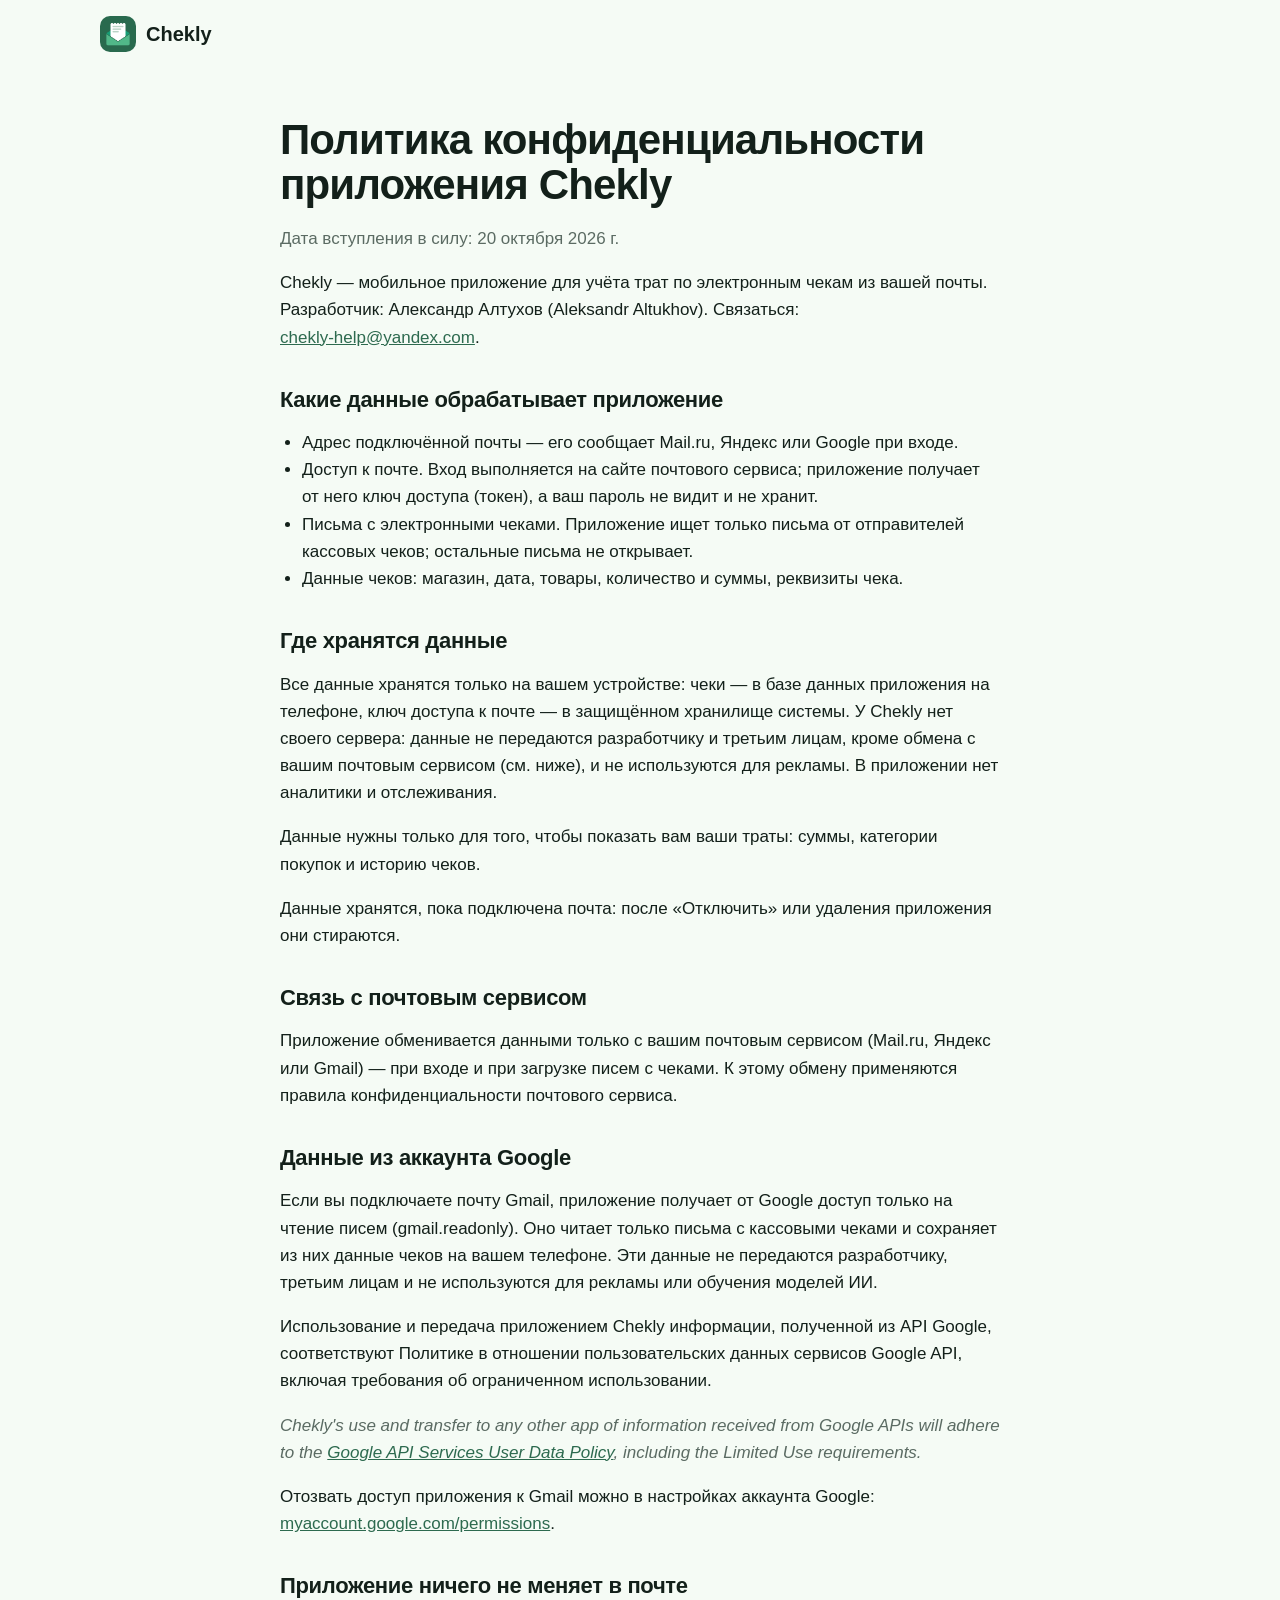
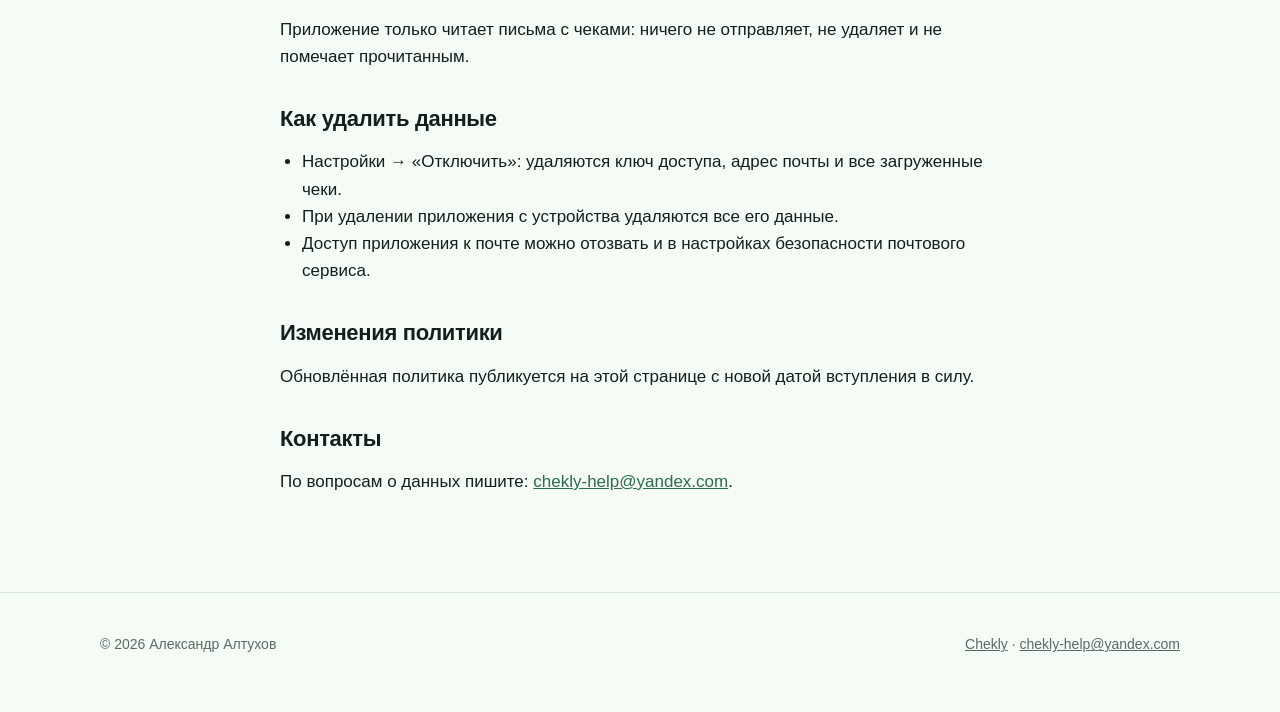
==== privacy/index.html @ a45dc5dd "Сайт Chekly: главная и политика конфиденциальности Статический сайт для chekly.space (GitHub Pages):" ====
<!doctype html>
<html lang="ru">
<head>
  <meta charset="utf-8">
  <meta name="viewport" content="width=device-width, initial-scale=1">
  <title>Политика конфиденциальности Chekly</title>
  <link rel="icon" href="/icon.png">
  <link rel="stylesheet" href="/style.css?v=6">
  <script>document.documentElement.classList.add("js")</script>
  <script src="/site.js?v=6" defer></script>
</head>
<body>
<header class="top">
  <div class="wrap">
    <a class="brand" href="/"><img src="/icon.png" alt=""> Chekly</a>
  </div>
</header>
<main class="doc">
  <h1>Политика конфиденциальности приложения Chekly</h1>
  <p class="date">Дата вступления в силу: 20 октября 2026 г.</p>

  <p>Chekly — мобильное приложение для учёта трат по электронным чекам из вашей почты. Разработчик: Александр Алтухов (Aleksandr Altukhov). Связаться: <a href="mailto:chekly-help@yandex.com">chekly-help@yandex.com</a>.</p>

  <h2>Какие данные обрабатывает приложение</h2>
  <ul>
    <li>Адрес подключённой почты — его сообщает Mail.ru, Яндекс или Google при входе.</li>
    <li>Доступ к почте. Вход выполняется на сайте почтового сервиса; приложение получает от него ключ доступа (токен), а ваш пароль не видит и не хранит.</li>
    <li>Письма с электронными чеками. Приложение ищет только письма от отправителей кассовых чеков; остальные письма не открывает.</li>
    <li>Данные чеков: магазин, дата, товары, количество и суммы, реквизиты чека.</li>
  </ul>

  <h2>Где хранятся данные</h2>
  <p>Все данные хранятся только на вашем устройстве: чеки — в базе данных приложения на телефоне, ключ доступа к почте — в защищённом хранилище системы. У Chekly нет своего сервера: данные не передаются разработчику и третьим лицам, кроме обмена с вашим почтовым сервисом (см. ниже), и не используются для рекламы. В приложении нет аналитики и отслеживания.</p>
  <p>Данные нужны только для того, чтобы показать вам ваши траты: суммы, категории покупок и историю чеков.</p>
  <p>Данные хранятся, пока подключена почта: после «Отключить» или удаления приложения они стираются.</p>

  <h2>Связь с почтовым сервисом</h2>
  <p>Приложение обменивается данными только с вашим почтовым сервисом (Mail.ru, Яндекс или Gmail) — при входе и при загрузке писем с чеками. К этому обмену применяются правила конфиденциальности почтового сервиса.</p>

  <h2>Данные из аккаунта Google</h2>
  <p>Если вы подключаете почту Gmail, приложение получает от Google доступ только на чтение писем (gmail.readonly). Оно читает только письма с кассовыми чеками и сохраняет из них данные чеков на вашем телефоне. Эти данные не передаются разработчику, третьим лицам и не используются для рекламы или обучения моделей ИИ.</p>
  <p>Использование и передача приложением Chekly информации, полученной из API Google, соответствуют Политике в отношении пользовательских данных сервисов Google API, включая требования об ограниченном использовании.</p>
  <p class="en">Chekly's use and transfer to any other app of information received from Google APIs will adhere to the <a href="https://developers.google.com/terms/api-services-user-data-policy">Google API Services User Data Policy</a>, including the Limited Use requirements.</p>
  <p>Отозвать доступ приложения к Gmail можно в настройках аккаунта Google: <a href="https://myaccount.google.com/permissions">myaccount.google.com/permissions</a>.</p>

  <h2>Приложение ничего не меняет в почте</h2>
  <p>Приложение только читает письма с чеками: ничего не отправляет, не удаляет и не помечает прочитанным.</p>

  <h2>Как удалить данные</h2>
  <ul>
    <li>Настройки → «Отключить»: удаляются ключ доступа, адрес почты и все загруженные чеки.</li>
    <li>При удалении приложения с устройства удаляются все его данные.</li>
    <li>Доступ приложения к почте можно отозвать и в настройках безопасности почтового сервиса.</li>
  </ul>

  <h2>Изменения политики</h2>
  <p>Обновлённая политика публикуется на этой странице с новой датой вступления в силу.</p>

  <h2>Контакты</h2>
  <p>По вопросам о данных пишите: <a href="mailto:chekly-help@yandex.com">chekly-help@yandex.com</a>.</p>

</main>
<footer>
  <div class="wrap">
    <span>© 2026 Александр Алтухов</span>
    <span><a href="/">Chekly</a> · <a href="mailto:chekly-help@yandex.com">chekly-help@yandex.com</a></span>
  </div>
</footer>
</body>
</html>
---- style.css ----
/* Chekly — сайт. Палитра приложения: основной #2D6A4F, акцент #1D9E75, фон #F5FBF5. */
:root {
  --primary: #2D6A4F;
  --primary-2: #1D9E75;
  --mint: #52B788;
  --mint-soft: #D8F3DC;
  --bg: #F5FBF5;
  --surface: #FFFFFF;
  --text: #13201A;
  --muted: #5B6B63;
  --line: rgba(45, 106, 79, .14);
  --shadow: 0 24px 60px -24px rgba(19, 60, 42, .35);
  --radius: 20px;
}
@media (prefers-color-scheme: dark) {
  :root {
    --primary: #52B788;
    --primary-2: #74C69D;
    --mint-soft: #1C3328;
    --bg: #0E1612;
    --surface: #16211B;
    --text: #E9F2EC;
    --muted: #A3B5AA;
    --line: rgba(116, 198, 157, .16);
    --shadow: 0 24px 60px -24px rgba(0, 0, 0, .7);
  }
}

* { box-sizing: border-box; }
html { scroll-behavior: smooth; }
body {
  margin: 0;
  background: var(--bg);
  color: var(--text);
  font: 17px/1.6 "Inter", -apple-system, BlinkMacSystemFont, "Segoe UI", Roboto, Arial, sans-serif;
  -webkit-font-smoothing: antialiased;
}
a { color: var(--primary); }
/* Адрес почты не разрываем по дефису (chekly-help) */
a[href^="mailto:"] { white-space: nowrap; }
.wrap { max-width: 1120px; margin: 0 auto; padding: 0 20px; }

/* Шапка: прозрачная, при прокрутке — фон и тень (JS добавляет .scrolled) */
.top {
  position: sticky; top: 0; z-index: 10;
  transition: background .25s, box-shadow .25s;
}
.top.scrolled {
  background: color-mix(in srgb, var(--bg) 82%, transparent);
  backdrop-filter: saturate(160%) blur(14px);
  -webkit-backdrop-filter: saturate(160%) blur(14px);
  box-shadow: 0 1px 0 var(--line);
}
.top .wrap { display: flex; align-items: center; justify-content: space-between; height: 68px; }
.brand { display: flex; align-items: center; gap: 10px; font-weight: 800; font-size: 20px; color: var(--text); text-decoration: none; }
.brand img { width: 36px; height: 36px; border-radius: 10px; }
.nav { display: flex; gap: 24px; font-size: 15px; }
.nav a { color: var(--muted); text-decoration: none; }
.nav a:hover { color: var(--text); }
@media (max-width: 720px) { .nav { display: none; } }

/* Первый экран */
.hero { position: relative; overflow: hidden; padding: 48px 0 40px; }
.hero::before {
  content: ""; position: absolute; inset: -20% -10% auto -10%; height: 120%; z-index: -1;
  background:
    radial-gradient(40% 50% at 78% 40%, color-mix(in srgb, var(--mint) 38%, transparent), transparent 70%),
    radial-gradient(35% 45% at 15% 10%, color-mix(in srgb, var(--primary-2) 22%, transparent), transparent 70%);
}
.hero .wrap { display: grid; grid-template-columns: 1.1fr .9fr; gap: 48px; align-items: center; }
.eyebrow {
  display: inline-flex; align-items: center; gap: 8px;
  padding: 6px 12px; border-radius: 999px; font-size: 14px; font-weight: 600;
  background: var(--mint-soft); color: var(--primary);
}
h1 { font-size: clamp(36px, 5.4vw, 60px); line-height: 1.06; letter-spacing: -.02em; margin: 18px 0 18px; }
h1 .accent { background: linear-gradient(90deg, var(--primary), var(--primary-2)); -webkit-background-clip: text; background-clip: text; color: transparent; }
.lead { font-size: clamp(18px, 2vw, 21px); color: var(--muted); max-width: 36ch; margin: 0 0 32px; }
.cta { display: flex; flex-wrap: wrap; gap: 12px; }
.btn {
  display: inline-flex; align-items: center; gap: 10px;
  padding: 14px 22px; border-radius: 12px; font-weight: 700; text-decoration: none;
  background: var(--primary); color: #fff;
  box-shadow: 0 10px 24px -10px color-mix(in srgb, var(--primary) 70%, transparent);
  transition: transform .15s, box-shadow .15s;
}
.btn:hover { transform: translateY(-2px); }
.btn.ghost { background: transparent; color: var(--muted); box-shadow: none; border: 1px solid var(--line); cursor: default; }
.btn.ghost:hover { transform: none; }
.btn svg { width: 20px; height: 20px; }
.soon { margin: 14px 0 0; font-size: 15px; color: var(--muted); }

/* Веер из трёх скриншотов: Главная спереди, Аналитика и Чеки позади */
.stack-col { display: flex; justify-content: center; }
.stack { position: relative; width: min(470px, 92vw); aspect-ratio: 470 / 545; }
.s {
  position: absolute; top: 4%; left: 50%; width: 46%;
  border-radius: 22px; border: 1px solid var(--line);
  box-shadow: var(--shadow); background: #F5FBF5;
  transition: transform .5s cubic-bezier(.2,.8,.2,1);
}
.s-main  { z-index: 2; translate: -50% 0; width: 52%; top: 0; }
.s-left  { z-index: 1; translate: -102% 6%; rotate: -8deg; opacity: .96; }
.s-right { z-index: 1; translate: 2% 6%;   rotate: 8deg;  opacity: .96; }
.stack:hover .s-left  { transform: translateX(-10px) rotate(-2deg); }
.stack:hover .s-right { transform: translateX(10px) rotate(2deg); }
.stack:hover .s-main  { transform: translateY(-6px); }
@media (max-width: 900px) {
  .hero .wrap { grid-template-columns: 1fr; text-align: center; }
  .lead { margin-left: auto; margin-right: auto; }
  .cta,   .soon { text-align: center; }
}

/* Секции */
section { padding: 64px 0; }
@media (max-width: 720px) { section { padding: 44px 0; } .hero { padding: 28px 0 16px; } h2 { margin-bottom: 28px; } }
.kicker { font-size: 14px; font-weight: 700; letter-spacing: .08em; text-transform: uppercase; color: var(--primary-2); margin: 0 0 10px; }
h2 { font-size: clamp(28px, 3.6vw, 40px); line-height: 1.15; letter-spacing: -.015em; margin: 0 0 40px; max-width: 22ch; }

.grid { display: grid; grid-template-columns: repeat(4, 1fr); gap: 18px; }
@media (max-width: 960px) { .grid { grid-template-columns: repeat(2, 1fr); } }
@media (max-width: 560px) { .grid { grid-template-columns: 1fr; } }
.card {
  background: var(--surface); border: 1px solid var(--line); border-radius: var(--radius);
  padding: 24px; transition: transform .2s, box-shadow .2s;
}
.card:hover { transform: translateY(-4px); box-shadow: var(--shadow); }
.card .ic, .trust .ic {
  width: 48px; height: 48px; border-radius: 14px; display: grid; place-items: center;
  background: var(--mint-soft); color: var(--primary); margin-bottom: 16px;
}
.card .ic svg, .trust .ic svg { width: 24px; height: 24px; }
.card p { margin: 0; font-weight: 600; line-height: 1.45; }

/* Акцентная полоса */
.band { padding: 0; }
.band .inner {
  border-radius: 28px; padding: 48px clamp(24px, 5vw, 64px);
  background: linear-gradient(120deg, #2D6A4F, #1D9E75);
  color: #fff; display: grid; grid-template-columns: 1fr auto; gap: 24px; align-items: center;
  box-shadow: var(--shadow);
}
.band p { margin: 0; font-size: clamp(20px, 2.4vw, 26px); font-weight: 700; line-height: 1.35; }
.band .big { font-size: 64px; line-height: 1; opacity: .9; }
@media (max-width: 720px) { .band .inner { grid-template-columns: 1fr; } .band .big { display: none; } }

/* Приватность */
.trust-list { display: grid; grid-template-columns: repeat(3, 1fr); gap: 18px; }
@media (max-width: 860px) { .trust-list { grid-template-columns: 1fr; } }
.trust { background: var(--surface); border: 1px solid var(--line); border-radius: var(--radius); padding: 24px; }
.trust p { margin: 0; font-weight: 600; }
.note { color: var(--muted); margin: 28px 0 0; }

/* Шаги */
.steps { counter-reset: s; display: grid; grid-template-columns: repeat(4, 1fr); gap: 18px; }
@media (max-width: 960px) { .steps { grid-template-columns: repeat(2, 1fr); } }
@media (max-width: 560px) { .steps { grid-template-columns: 1fr; } }
.step { position: relative; background: var(--surface); border: 1px solid var(--line); border-radius: var(--radius); padding: 28px 24px 24px; }
.step::before {
  counter-increment: s; content: counter(s);
  display: grid; place-items: center; width: 36px; height: 36px; border-radius: 999px;
  background: var(--primary-2); color: #fff; font-weight: 800; margin-bottom: 14px;
}
.step p { margin: 0; font-weight: 600; }

/* Финал */
.final { text-align: center; }
.final h2 { margin-left: auto; margin-right: auto; }
.final .cta { justify-content: center; }

footer { padding: 40px 0 56px; color: var(--muted); font-size: 14px; border-top: 1px solid var(--line); }
footer .wrap { display: flex; flex-wrap: wrap; gap: 12px 24px; justify-content: space-between; }
footer a { color: var(--muted); }

/* Появление при прокрутке (JS добавляет .in) */
/* Прячем только при работающем JS (класс .js ставится в <head>) — без JS всё видно сразу */
.js .reveal { opacity: 0; transform: translateY(24px); transition: opacity .7s ease, transform .7s ease; }
.js .reveal.in { opacity: 1; transform: none; }
@media (prefers-reduced-motion: reduce) {
  .js .reveal { opacity: 1; transform: none; transition: none; }
  .s { transition: none; }
  html { scroll-behavior: auto; }
}

/* Политика конфиденциальности */
.doc { max-width: 760px; padding: 32px 20px 80px; margin: 0 auto; }
.doc h1 { font-size: clamp(30px, 4vw, 42px); }
.doc h2 { font-size: 22px; margin: 36px 0 10px; max-width: none; }
.doc .date { color: var(--muted); margin-top: 0; }
.doc .en { color: var(--muted); font-style: italic; }
.doc ul { padding-left: 22px; }
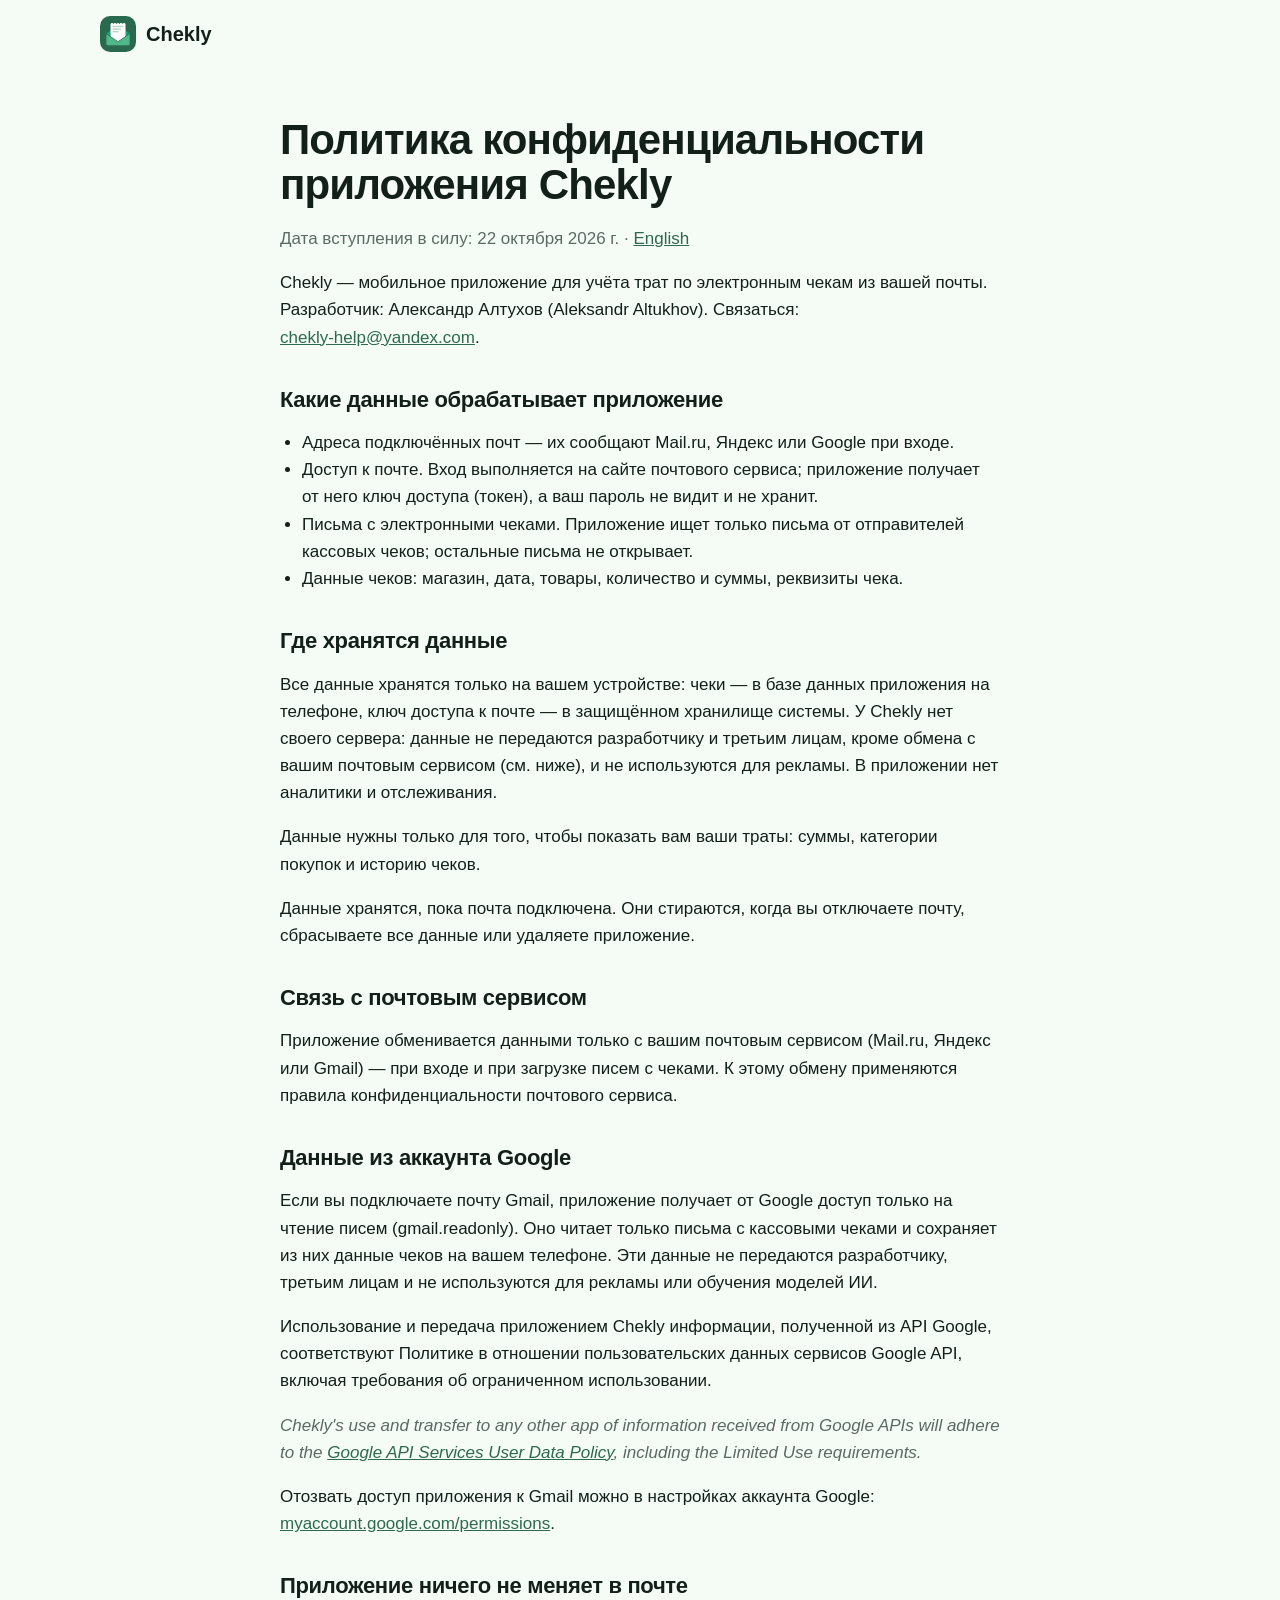
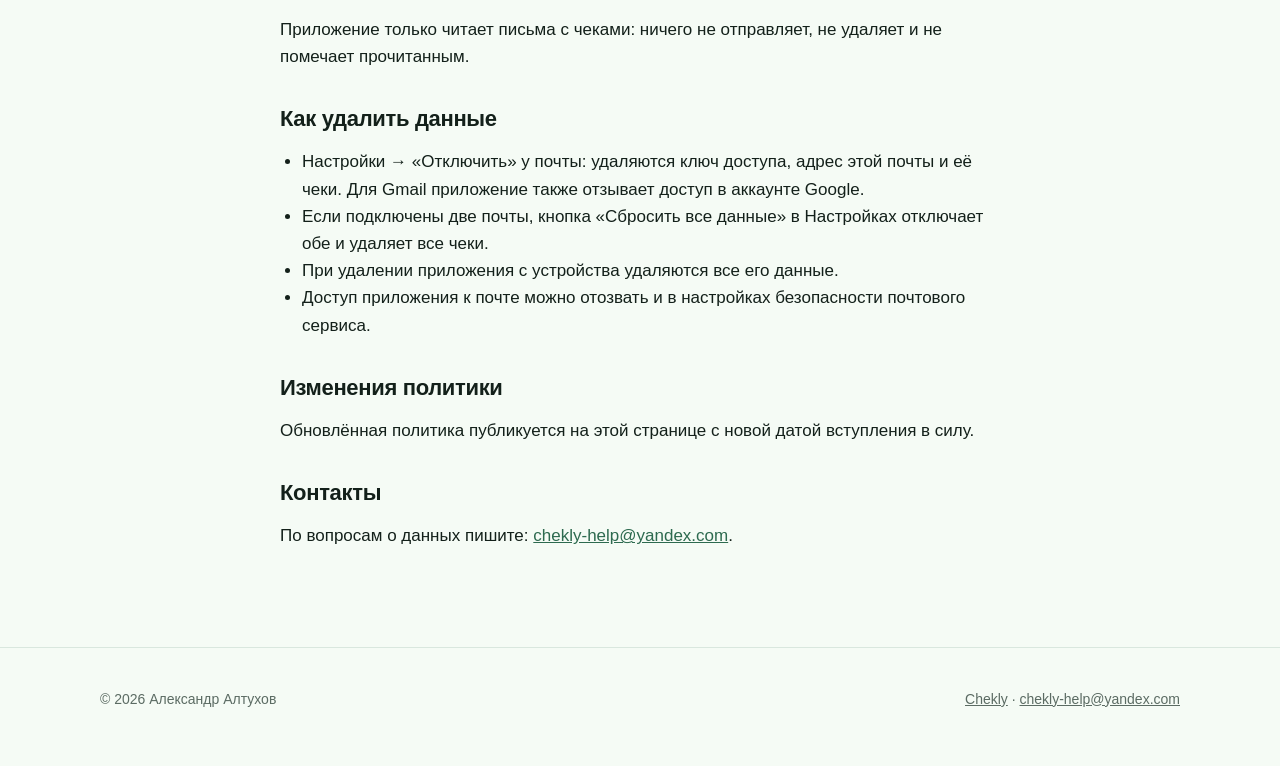
==== commit ff16b4cf: "Политика: несколько почт, «Сбросить все данные», английская версия (ALE-53) - Удаление данных: «Откл" ====
--- a/privacy/index.html
+++ b/privacy/index.html
@@ -5,6 +5,7 @@
   <meta name="viewport" content="width=device-width, initial-scale=1">
   <title>Политика конфиденциальности Chekly</title>
   <link rel="icon" href="/icon.png">
+  <link rel="alternate" hreflang="en" href="https://chekly.space/privacy/en/">
   <link rel="stylesheet" href="/style.css?v=6">
   <script>document.documentElement.classList.add("js")</script>
   <script src="/site.js?v=6" defer></script>
@@ -17,13 +18,13 @@
 </header>
 <main class="doc">
   <h1>Политика конфиденциальности приложения Chekly</h1>
-  <p class="date">Дата вступления в силу: 20 октября 2026 г.</p>
+  <p class="date">Дата вступления в силу: 22 октября 2026 г. · <a href="/privacy/en/" lang="en">English</a></p>
 
   <p>Chekly — мобильное приложение для учёта трат по электронным чекам из вашей почты. Разработчик: Александр Алтухов (Aleksandr Altukhov). Связаться: <a href="mailto:chekly-help@yandex.com">chekly-help@yandex.com</a>.</p>
 
   <h2>Какие данные обрабатывает приложение</h2>
   <ul>
-    <li>Адрес подключённой почты — его сообщает Mail.ru, Яндекс или Google при входе.</li>
+    <li>Адреса подключённых почт — их сообщают Mail.ru, Яндекс или Google при входе.</li>
     <li>Доступ к почте. Вход выполняется на сайте почтового сервиса; приложение получает от него ключ доступа (токен), а ваш пароль не видит и не хранит.</li>
     <li>Письма с электронными чеками. Приложение ищет только письма от отправителей кассовых чеков; остальные письма не открывает.</li>
     <li>Данные чеков: магазин, дата, товары, количество и суммы, реквизиты чека.</li>
@@ -32,7 +33,7 @@
   <h2>Где хранятся данные</h2>
   <p>Все данные хранятся только на вашем устройстве: чеки — в базе данных приложения на телефоне, ключ доступа к почте — в защищённом хранилище системы. У Chekly нет своего сервера: данные не передаются разработчику и третьим лицам, кроме обмена с вашим почтовым сервисом (см. ниже), и не используются для рекламы. В приложении нет аналитики и отслеживания.</p>
   <p>Данные нужны только для того, чтобы показать вам ваши траты: суммы, категории покупок и историю чеков.</p>
-  <p>Данные хранятся, пока подключена почта: после «Отключить» или удаления приложения они стираются.</p>
+  <p>Данные хранятся, пока почта подключена. Они стираются, когда вы отключаете почту, сбрасываете все данные или удаляете приложение.</p>
 
   <h2>Связь с почтовым сервисом</h2>
   <p>Приложение обменивается данными только с вашим почтовым сервисом (Mail.ru, Яндекс или Gmail) — при входе и при загрузке писем с чеками. К этому обмену применяются правила конфиденциальности почтового сервиса.</p>
@@ -48,7 +49,8 @@
 
   <h2>Как удалить данные</h2>
   <ul>
-    <li>Настройки → «Отключить»: удаляются ключ доступа, адрес почты и все загруженные чеки.</li>
+    <li>Настройки → «Отключить» у почты: удаляются ключ доступа, адрес этой почты и её чеки. Для Gmail приложение также отзывает доступ в аккаунте Google.</li>
+    <li>Если подключены две почты, кнопка «Сбросить все данные» в Настройках отключает обе и удаляет все чеки.</li>
     <li>При удалении приложения с устройства удаляются все его данные.</li>
     <li>Доступ приложения к почте можно отозвать и в настройках безопасности почтового сервиса.</li>
   </ul>
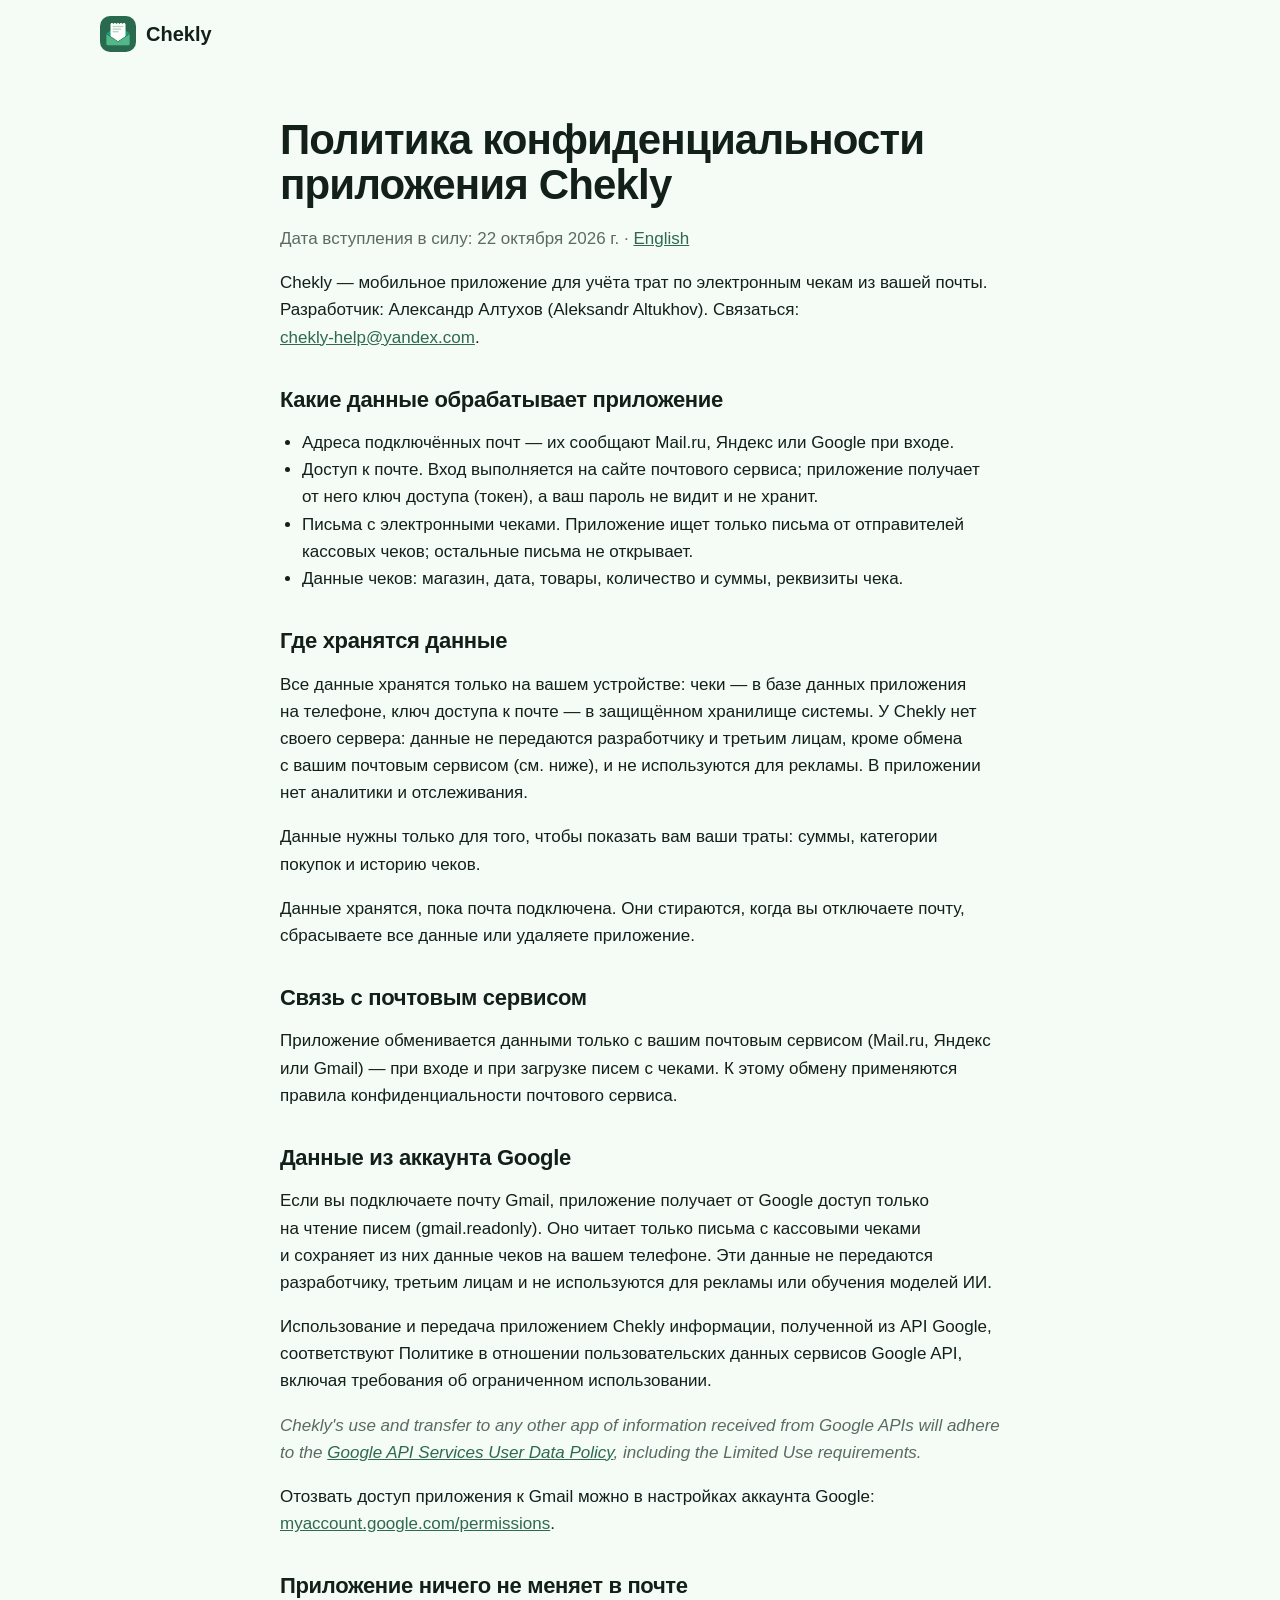
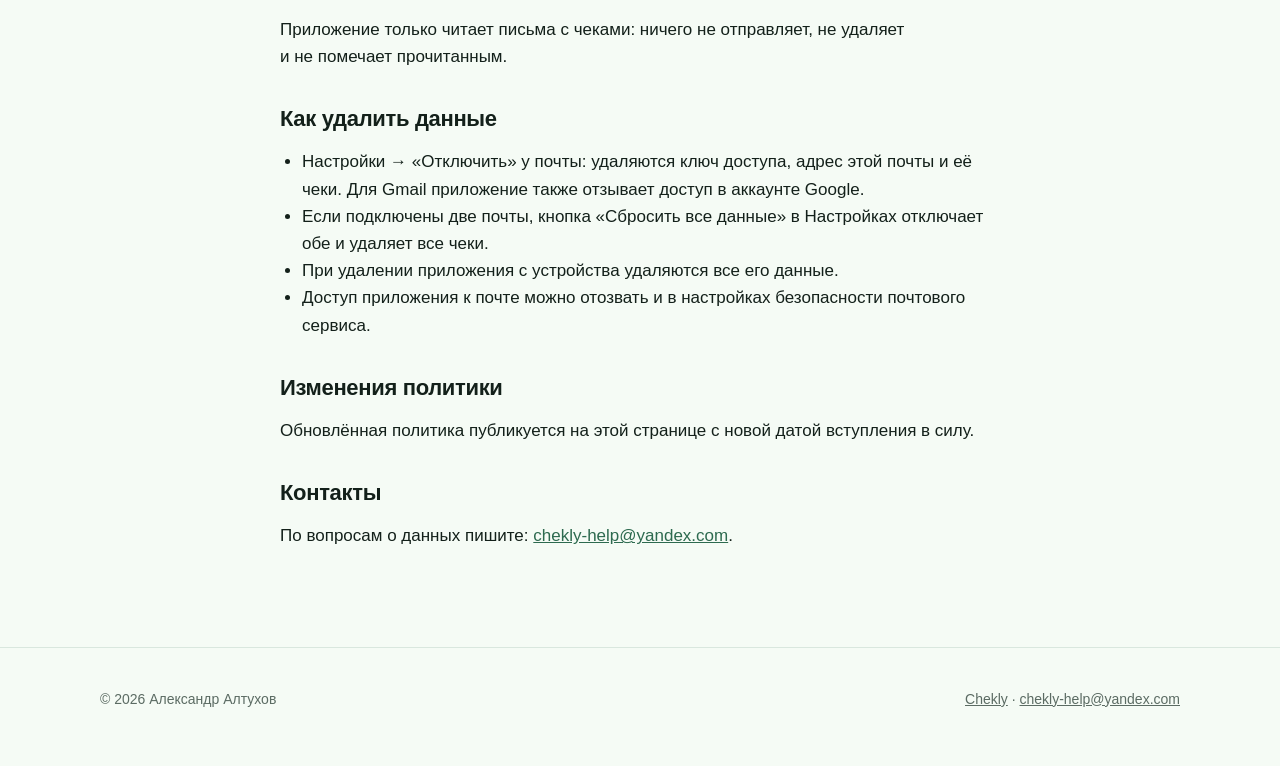
==== commit 86129b9e: "Сайт на телефоне: кнопка по центру, строка про политику в одну строку, шапка, неразрывные пробелы - " ====
--- a/privacy/index.html
+++ b/privacy/index.html
@@ -6,7 +6,7 @@
   <title>Политика конфиденциальности Chekly</title>
   <link rel="icon" href="/icon.png">
   <link rel="alternate" hreflang="en" href="https://chekly.space/privacy/en/">
-  <link rel="stylesheet" href="/style.css?v=6">
+  <link rel="stylesheet" href="/style.css?v=7">
   <script>document.documentElement.classList.add("js")</script>
   <script src="/site.js?v=6" defer></script>
 </head>
@@ -18,48 +18,48 @@
 </header>
 <main class="doc">
   <h1>Политика конфиденциальности приложения Chekly</h1>
-  <p class="date">Дата вступления в силу: 22 октября 2026 г. · <a href="/privacy/en/" lang="en">English</a></p>
+  <p class="date">Дата вступления в&nbsp;силу: 22 октября 2026 г. · <a href="/privacy/en/" lang="en">English</a></p>
 
-  <p>Chekly — мобильное приложение для учёта трат по электронным чекам из вашей почты. Разработчик: Александр Алтухов (Aleksandr Altukhov). Связаться: <a href="mailto:chekly-help@yandex.com">chekly-help@yandex.com</a>.</p>
+  <p>Chekly — мобильное приложение для учёта трат по&nbsp;электронным чекам из&nbsp;вашей почты. Разработчик: Александр Алтухов (Aleksandr Altukhov). Связаться: <a href="mailto:chekly-help@yandex.com">chekly-help@yandex.com</a>.</p>
 
   <h2>Какие данные обрабатывает приложение</h2>
   <ul>
     <li>Адреса подключённых почт — их сообщают Mail.ru, Яндекс или Google при входе.</li>
-    <li>Доступ к почте. Вход выполняется на сайте почтового сервиса; приложение получает от него ключ доступа (токен), а ваш пароль не видит и не хранит.</li>
-    <li>Письма с электронными чеками. Приложение ищет только письма от отправителей кассовых чеков; остальные письма не открывает.</li>
-    <li>Данные чеков: магазин, дата, товары, количество и суммы, реквизиты чека.</li>
+    <li>Доступ к&nbsp;почте. Вход выполняется на&nbsp;сайте почтового сервиса; приложение получает от&nbsp;него ключ доступа (токен), а&nbsp;ваш пароль не&nbsp;видит и&nbsp;не&nbsp;хранит.</li>
+    <li>Письма с&nbsp;электронными чеками. Приложение ищет только письма от&nbsp;отправителей кассовых чеков; остальные письма не&nbsp;открывает.</li>
+    <li>Данные чеков: магазин, дата, товары, количество и&nbsp;суммы, реквизиты чека.</li>
   </ul>
 
   <h2>Где хранятся данные</h2>
-  <p>Все данные хранятся только на вашем устройстве: чеки — в базе данных приложения на телефоне, ключ доступа к почте — в защищённом хранилище системы. У Chekly нет своего сервера: данные не передаются разработчику и третьим лицам, кроме обмена с вашим почтовым сервисом (см. ниже), и не используются для рекламы. В приложении нет аналитики и отслеживания.</p>
-  <p>Данные нужны только для того, чтобы показать вам ваши траты: суммы, категории покупок и историю чеков.</p>
+  <p>Все данные хранятся только на&nbsp;вашем устройстве: чеки — в&nbsp;базе данных приложения на&nbsp;телефоне, ключ доступа к&nbsp;почте — в&nbsp;защищённом хранилище системы. У&nbsp;Chekly нет своего сервера: данные не&nbsp;передаются разработчику и&nbsp;третьим лицам, кроме обмена с&nbsp;вашим почтовым сервисом (см. ниже), и&nbsp;не&nbsp;используются для рекламы. В&nbsp;приложении нет аналитики и&nbsp;отслеживания.</p>
+  <p>Данные нужны только для того, чтобы показать вам ваши траты: суммы, категории покупок и&nbsp;историю чеков.</p>
   <p>Данные хранятся, пока почта подключена. Они стираются, когда вы отключаете почту, сбрасываете все данные или удаляете приложение.</p>
 
-  <h2>Связь с почтовым сервисом</h2>
-  <p>Приложение обменивается данными только с вашим почтовым сервисом (Mail.ru, Яндекс или Gmail) — при входе и при загрузке писем с чеками. К этому обмену применяются правила конфиденциальности почтового сервиса.</p>
+  <h2>Связь с&nbsp;почтовым сервисом</h2>
+  <p>Приложение обменивается данными только с&nbsp;вашим почтовым сервисом (Mail.ru, Яндекс или Gmail) — при входе и&nbsp;при загрузке писем с&nbsp;чеками. К&nbsp;этому обмену применяются правила конфиденциальности почтового сервиса.</p>
 
-  <h2>Данные из аккаунта Google</h2>
-  <p>Если вы подключаете почту Gmail, приложение получает от Google доступ только на чтение писем (gmail.readonly). Оно читает только письма с кассовыми чеками и сохраняет из них данные чеков на вашем телефоне. Эти данные не передаются разработчику, третьим лицам и не используются для рекламы или обучения моделей ИИ.</p>
-  <p>Использование и передача приложением Chekly информации, полученной из API Google, соответствуют Политике в отношении пользовательских данных сервисов Google API, включая требования об ограниченном использовании.</p>
+  <h2>Данные из&nbsp;аккаунта Google</h2>
+  <p>Если вы подключаете почту Gmail, приложение получает от&nbsp;Google доступ только на&nbsp;чтение писем (gmail.readonly). Оно читает только письма с&nbsp;кассовыми чеками и&nbsp;сохраняет из&nbsp;них данные чеков на&nbsp;вашем телефоне. Эти данные не&nbsp;передаются разработчику, третьим лицам и&nbsp;не&nbsp;используются для рекламы или обучения моделей ИИ.</p>
+  <p>Использование и&nbsp;передача приложением Chekly информации, полученной из&nbsp;API Google, соответствуют Политике в&nbsp;отношении пользовательских данных сервисов Google API, включая требования об&nbsp;ограниченном использовании.</p>
   <p class="en">Chekly's use and transfer to any other app of information received from Google APIs will adhere to the <a href="https://developers.google.com/terms/api-services-user-data-policy">Google API Services User Data Policy</a>, including the Limited Use requirements.</p>
-  <p>Отозвать доступ приложения к Gmail можно в настройках аккаунта Google: <a href="https://myaccount.google.com/permissions">myaccount.google.com/permissions</a>.</p>
+  <p>Отозвать доступ приложения к&nbsp;Gmail можно в&nbsp;настройках аккаунта Google: <a href="https://myaccount.google.com/permissions">myaccount.google.com/permissions</a>.</p>
 
-  <h2>Приложение ничего не меняет в почте</h2>
-  <p>Приложение только читает письма с чеками: ничего не отправляет, не удаляет и не помечает прочитанным.</p>
+  <h2>Приложение ничего не&nbsp;меняет в&nbsp;почте</h2>
+  <p>Приложение только читает письма с&nbsp;чеками: ничего не&nbsp;отправляет, не&nbsp;удаляет и&nbsp;не&nbsp;помечает прочитанным.</p>
 
   <h2>Как удалить данные</h2>
   <ul>
-    <li>Настройки → «Отключить» у почты: удаляются ключ доступа, адрес этой почты и её чеки. Для Gmail приложение также отзывает доступ в аккаунте Google.</li>
-    <li>Если подключены две почты, кнопка «Сбросить все данные» в Настройках отключает обе и удаляет все чеки.</li>
-    <li>При удалении приложения с устройства удаляются все его данные.</li>
-    <li>Доступ приложения к почте можно отозвать и в настройках безопасности почтового сервиса.</li>
+    <li>Настройки → «Отключить» у&nbsp;почты: удаляются ключ доступа, адрес этой почты и&nbsp;её чеки. Для Gmail приложение также отзывает доступ в&nbsp;аккаунте Google.</li>
+    <li>Если подключены две почты, кнопка «Сбросить все данные» в&nbsp;Настройках отключает обе и&nbsp;удаляет все чеки.</li>
+    <li>При удалении приложения с&nbsp;устройства удаляются все его данные.</li>
+    <li>Доступ приложения к&nbsp;почте можно отозвать и&nbsp;в&nbsp;настройках безопасности почтового сервиса.</li>
   </ul>
 
   <h2>Изменения политики</h2>
-  <p>Обновлённая политика публикуется на этой странице с новой датой вступления в силу.</p>
+  <p>Обновлённая политика публикуется на&nbsp;этой странице с&nbsp;новой датой вступления в&nbsp;силу.</p>
 
   <h2>Контакты</h2>
-  <p>По вопросам о данных пишите: <a href="mailto:chekly-help@yandex.com">chekly-help@yandex.com</a>.</p>
+  <p>По&nbsp;вопросам о&nbsp;данных пишите: <a href="mailto:chekly-help@yandex.com">chekly-help@yandex.com</a>.</p>
 
 </main>
 <footer>
--- a/style.css
+++ b/style.css
@@ -51,6 +51,12 @@
   -webkit-backdrop-filter: saturate(160%) blur(14px);
   box-shadow: 0 1px 0 var(--line);
 }
+/* Safari в iOS 26 рисует страницу и над видимой областью — под строкой состояния.
+   Без этой полосы над шапкой просвечивал прокручиваемый текст. */
+.top.scrolled::before {
+  content: ""; position: absolute; left: 0; right: 0; bottom: 100%; height: 200px;
+  background: var(--bg);
+}
 .top .wrap { display: flex; align-items: center; justify-content: space-between; height: 68px; }
 .brand { display: flex; align-items: center; gap: 10px; font-weight: 800; font-size: 20px; color: var(--text); text-decoration: none; }
 .brand img { width: 36px; height: 36px; border-radius: 10px; }
@@ -106,9 +112,12 @@
 .stack:hover .s-right { transform: translateX(10px) rotate(2deg); }
 .stack:hover .s-main  { transform: translateY(-6px); }
 @media (max-width: 900px) {
-  .hero .wrap { grid-template-columns: 1fr; text-align: center; }
+  /* minmax(0, 1fr): колонка не шире экрана, даже если что-то внутри не сжимается */
+  .hero .wrap { grid-template-columns: minmax(0, 1fr); text-align: center; }
   .lead { margin-left: auto; margin-right: auto; }
-  .cta,   .soon { text-align: center; }
+  .soon { text-align: center; }
+  /* .cta — flex: центрирует justify-content, а не text-align */
+  .cta { justify-content: center; }
 }
 
 /* Секции */
@@ -149,7 +158,9 @@
 @media (max-width: 860px) { .trust-list { grid-template-columns: 1fr; } }
 .trust { background: var(--surface); border: 1px solid var(--line); border-radius: var(--radius); padding: 24px; }
 .trust p { margin: 0; font-weight: 600; }
-.note { color: var(--muted); margin: 28px 0 0; }
+.note { color: var(--muted); margin: 28px 0 0; font-size: 15px; }
+/* «политике конфиденциальности» не разрываем — на узком экране переносится целиком */
+.note a { white-space: nowrap; }
 
 /* Шаги */
 .steps { counter-reset: s; display: grid; grid-template-columns: repeat(4, 1fr); gap: 18px; }
